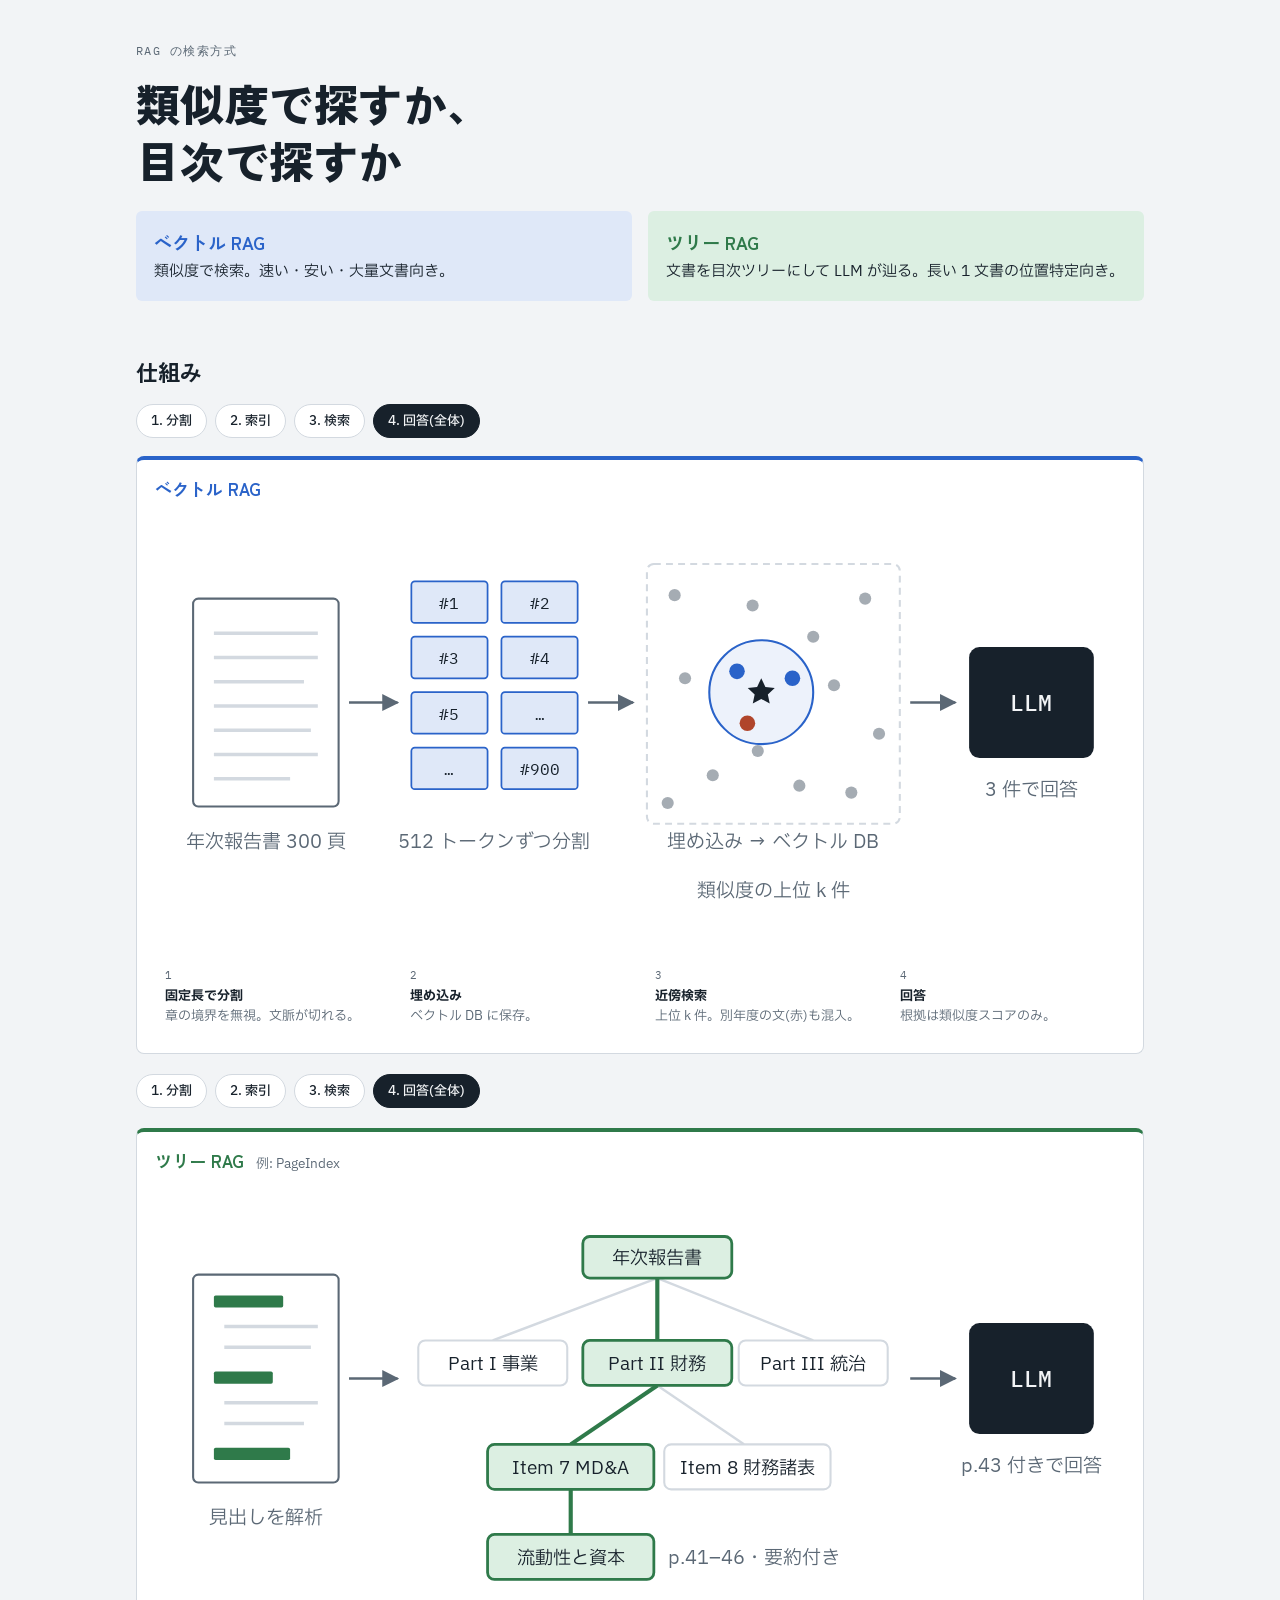
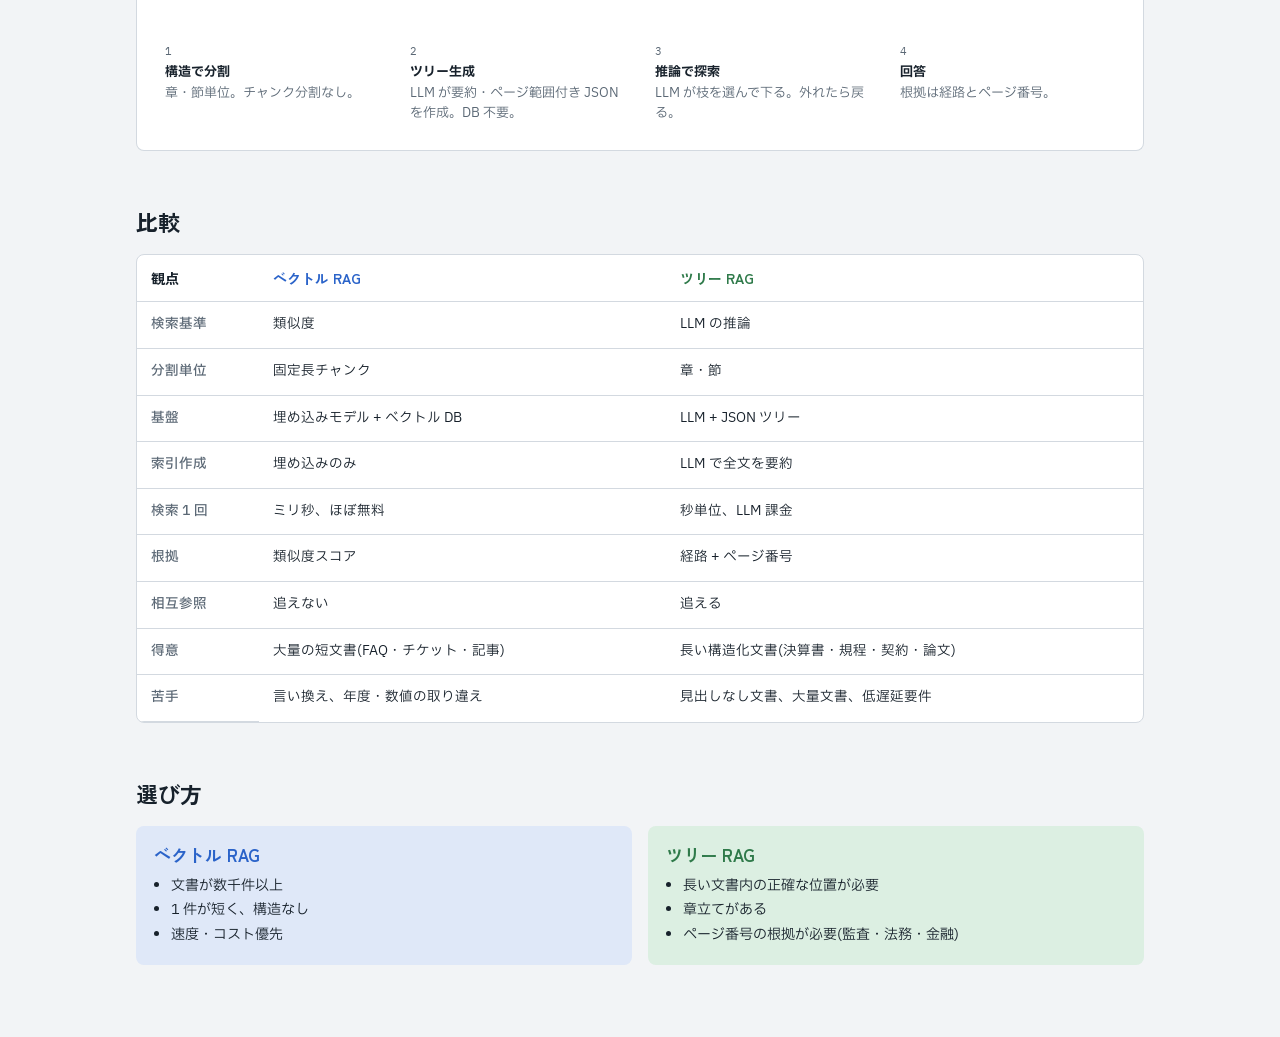
==== vector-rag-vs-tree-rag.html @ 4d94b947 "Rename PageIndex comparison to vector RAG vs tree RAG Co-Authored-By: Claude Opus 5.5 <noreply@anthr" ====
<!doctype html>
<html lang="ja">
<head>
<meta charset="utf-8">
<meta name="viewport" content="width=device-width, initial-scale=1, viewport-fit=cover">
<title>ベクトル RAG とツリー RAG</title>
<link rel="preconnect" href="https://fonts.googleapis.com">
<link rel="stylesheet" href="https://fonts.googleapis.com/css2?family=IBM+Plex+Mono:wght@400;500&family=IBM+Plex+Sans+JP:wght@400;500;700&family=Zen+Kaku+Gothic+Antique:wght@700;900&display=swap">
<style>
/* Layout: one reading column; two retrieval methods always shown side by side, color-coded (vec = blue, tree = green) */
:root {
  --bg: #f2f4f6;
  --surface: #ffffff;
  --ink: #17212b;
  --muted: #5b6875;
  --line: #d3d9e0;
  --vec: #2a63c9;
  --vec-soft: #dfe8f8;
  --tree: #2f7a4a;
  --tree-soft: #dcefe2;
  --warn: #b0452b;
  --f-display: "Zen Kaku Gothic Antique", "Hiragino Sans", "Noto Sans JP", sans-serif;
  --f-body: "IBM Plex Sans JP", "Hiragino Sans", "Noto Sans JP", sans-serif;
  --f-mono: "IBM Plex Mono", ui-monospace, "SFMono-Regular", monospace;
}
@media (prefers-color-scheme: dark) {
  :root:not([data-theme="light"]) {
    --bg: #11161c; --surface: #19212a; --ink: #e4e9ef; --muted: #98a5b3; --line: #2e3a46;
    --vec: #7ea6f0; --vec-soft: #1e2d48; --tree: #74c391; --tree-soft: #1b3426; --warn: #ec8a6f;
    color-scheme: dark;
  }
}
:root[data-theme="dark"] {
  --bg: #11161c; --surface: #19212a; --ink: #e4e9ef; --muted: #98a5b3; --line: #2e3a46;
  --vec: #7ea6f0; --vec-soft: #1e2d48; --tree: #74c391; --tree-soft: #1b3426; --warn: #ec8a6f;
  color-scheme: dark;
}
body { background: var(--bg); color: var(--ink); font-family: var(--f-body); font-size: 15px; line-height: 1.75; }
.wrap { max-width: 1040px; margin: 0 auto; padding-block: 40px 72px;
  padding-left: max(16px, env(safe-area-inset-left, 0px)); padding-right: max(16px, env(safe-area-inset-right, 0px));
  display: grid; gap: 56px; }
h1, h2, h3 { font-family: var(--f-display); text-wrap: balance; line-height: 1.3; margin: 0; }
h1 { font-size: clamp(28px, 5vw, 44px); font-weight: 900; letter-spacing: .01em; }
h2 { font-size: 22px; font-weight: 700; }
h3 { font-size: 17px; font-weight: 700; }
p { margin: 0; }
.eyebrow { font-family: var(--f-mono); font-size: 12px; letter-spacing: .12em; text-transform: uppercase; color: var(--muted); }
.vec-t { color: var(--vec); } .tree-t { color: var(--tree); }
header { display: grid; gap: 14px; }
.lede { max-width: 62ch; color: var(--muted); }
.thesis { display: grid; grid-template-columns: 1fr 1fr; gap: 16px; margin-top: 8px; }
.thesis div { padding: 16px 18px; border-radius: 6px; min-width: 0; }
.thesis .v { background: var(--vec-soft); } .thesis .t { background: var(--tree-soft); }
.thesis b { font-family: var(--f-display); font-size: 18px; display: block; }
section { display: grid; gap: 18px; }
.sec-head { display: grid; gap: 6px; }

/* stepper */
.stepper { display: flex; flex-wrap: wrap; gap: 8px; }
.stepper button { font: 500 13px var(--f-body); color: var(--ink); background: var(--surface); border: 1px solid var(--line);
  border-radius: 999px; padding: 6px 14px; cursor: pointer; }
.stepper button[aria-pressed="true"] { background: var(--ink); color: var(--bg); border-color: var(--ink); }
.stepper button:focus-visible { outline: 2px solid var(--vec); outline-offset: 2px; }
.lanes { display: grid; gap: 20px; }
.lane { background: var(--surface); border: 1px solid var(--line); border-radius: 8px; padding: 18px; display: grid; gap: 12px; min-width: 0; }
.lane.v { border-top: 4px solid var(--vec); } .lane.t { border-top: 4px solid var(--tree); }
.lane-head { display: flex; flex-wrap: wrap; align-items: baseline; gap: 4px 12px; }
.lane-head span { color: var(--muted); font-size: 13px; }
.svgbox { overflow-x: auto; }
.svgbox svg { display: block; width: 100%; min-width: 520px; height: auto; }
.steps { list-style: none; margin: 0; padding: 0; display: grid; grid-template-columns: repeat(4, 1fr); gap: 10px; }
.steps li { font-size: 13px; line-height: 1.6; color: var(--muted); padding: 8px 10px; border-radius: 4px; transition: background .2s, color .2s; min-width: 0; }
.steps li b { display: block; color: var(--ink); font-size: 13px; }
.steps li .n { font-family: var(--f-mono); font-size: 11px; }
.lane.v .steps li.now { background: var(--vec-soft); color: var(--ink); }
.lane.t .steps li.now { background: var(--tree-soft); color: var(--ink); }

/* svg styling */
svg text { font-family: var(--f-body); fill: var(--ink); }
svg .lbl { font-size: 11px; fill: var(--muted); }
svg .mono { font-family: var(--f-mono); font-size: 9px; }
svg .paper { fill: var(--surface); stroke: var(--muted); stroke-width: 1.2; }
svg .rule { stroke: var(--line); stroke-width: 2; }
svg .arrow { stroke: var(--muted); stroke-width: 1.4; fill: none; }
svg .ahead { fill: var(--muted); }
svg .chunk { fill: var(--vec-soft); stroke: var(--vec); stroke-width: 1; }
svg .space { fill: none; stroke: var(--line); stroke-width: 1.2; stroke-dasharray: 4 3; }
svg .dot { fill: var(--muted); opacity: .55; }
svg .hit { fill: var(--vec); opacity: 1; }
svg .miss { fill: var(--warn); }
svg .q { fill: var(--ink); }
svg .knn { fill: var(--vec-soft); fill-opacity: .55; stroke: var(--vec); stroke-width: 1.2; }
svg .node { fill: var(--surface); stroke: var(--line); stroke-width: 1.2; }
svg .node-on { fill: var(--tree-soft); stroke: var(--tree); stroke-width: 1.6; }
svg .edge { stroke: var(--line); stroke-width: 1.4; fill: none; }
svg .edge-on { stroke: var(--tree); stroke-width: 2.4; fill: none; }
svg .llm { fill: var(--ink); }
svg .llm-t { fill: var(--bg); font-family: var(--f-mono); font-size: 13px; font-weight: 500; }
svg .vec-c { fill: var(--vec); } svg .tree-c { fill: var(--tree); } svg .warn-c { fill: var(--warn); }
svg [data-s] { transition: opacity .25s; }
svg .future { opacity: .12; }
@media (prefers-reduced-motion: reduce) { svg [data-s], .steps li { transition: none; } }

/* example */
.query { font-family: var(--f-display); font-size: 18px; padding: 14px 18px; background: var(--surface); border: 1px solid var(--line); border-radius: 6px; }
.query small { display: block; font-family: var(--f-body); font-size: 12px; color: var(--muted); font-weight: 400; }
.pair { display: grid; grid-template-columns: 1fr 1fr; gap: 16px; }
.trace { display: grid; gap: 10px; min-width: 0; }
.trace h3 { font-size: 15px; }
.trace ol { margin: 0; padding: 0; list-style: none; display: grid; gap: 8px; }
.trace li { background: var(--surface); border: 1px solid var(--line); border-radius: 4px; padding: 10px 12px; font-size: 13.5px; line-height: 1.65; }
.trace li code { font-family: var(--f-mono); font-size: 12px; }
.score { font-family: var(--f-mono); font-size: 12px; font-variant-numeric: tabular-nums; color: var(--vec); }
.tag { display: inline-block; font-size: 11px; font-weight: 700; padding: 1px 8px; border-radius: 999px; margin-left: 6px; }
.tag.bad { color: var(--warn); border: 1px solid var(--warn); }
.tag.ok { color: var(--tree); border: 1px solid var(--tree); }
.path { font-family: var(--f-mono); font-size: 12px; color: var(--tree); }
.verdict { font-size: 13.5px; padding: 10px 12px; border-left: 3px solid var(--muted); color: var(--muted); }

/* table */
.tbl { overflow-x: auto; background: var(--surface); border: 1px solid var(--line); border-radius: 8px; }
table { border-collapse: collapse; width: 100%; min-width: 640px; font-size: 13.5px; }
th, td { text-align: left; vertical-align: top; padding: 11px 14px; border-bottom: 1px solid var(--line); }
tr:last-child td { border-bottom: none; }
thead th { font-family: var(--f-display); font-size: 14px; }
thead th:nth-child(2) { color: var(--vec); } thead th:nth-child(3) { color: var(--tree); }
tbody th { font-weight: 500; color: var(--muted); white-space: nowrap; width: 9em; }

/* choose */
.choose { display: grid; grid-template-columns: 1fr 1fr; gap: 16px; }
.choose > div { padding: 18px; border-radius: 8px; display: grid; gap: 8px; align-content: start; min-width: 0; }
.choose .v { background: var(--vec-soft); } .choose .t { background: var(--tree-soft); }
.choose ul { margin: 0; padding-left: 1.2em; font-size: 14px; }
.hybrid { background: var(--surface); border: 1px solid var(--line); border-radius: 8px; padding: 18px; display: grid; gap: 8px; }
.notes { font-size: 13px; color: var(--muted); display: grid; gap: 4px; }
.notes a { color: var(--vec); }
@media (max-width: 720px) {
  .thesis, .pair, .choose { grid-template-columns: 1fr; }
  .steps { grid-template-columns: 1fr 1fr; }
}
</style>
<style>
*,*::before,*::after{box-sizing:border-box}
:root{padding-top:env(safe-area-inset-top,0px);padding-bottom:env(safe-area-inset-bottom,0px)}
body{margin:0}
</style>
</head>
<body>
<div class="wrap">
<header>
  <p class="eyebrow">RAG の検索方式</p>
  <h1>類似度で探すか、<br>目次で探すか</h1>
  <div class="thesis">
    <div class="v"><b class="vec-t">ベクトル RAG</b>類似度で検索。速い・安い・大量文書向き。</div>
    <div class="t"><b class="tree-t">ツリー RAG</b>文書を目次ツリーにして LLM が辿る。長い 1 文書の位置特定向き。</div>
  </div>
</header>

<section aria-labelledby="flow-h">
  <div class="sec-head"><h2 id="flow-h">仕組み</h2></div>
  <div class="stepper" role="group" aria-label="表示する段階">
    <button type="button" id="st-1" data-step="1" aria-pressed="false">1. 分割</button>
    <button type="button" id="st-2" data-step="2" aria-pressed="false">2. 索引</button>
    <button type="button" id="st-3" data-step="3" aria-pressed="false">3. 検索</button>
    <button type="button" id="st-4" data-step="4" aria-pressed="true">4. 回答(全体)</button>
  </div>
  <div class="lanes">
    <div class="lane v">
      <div class="lane-head"><h3 class="vec-t">ベクトル RAG</h3></div>
      <div class="svgbox">
      <svg viewBox="0 0 560 250" role="img" aria-label="ベクトル RAG の流れ図">
        <defs><marker id="ah" viewBox="0 0 10 10" refX="9" refY="5" markerWidth="7" markerHeight="7" orient="auto"><path d="M0,0 L10,5 L0,10 z" class="ahead"/></marker></defs>
        <g data-s="1">
          <rect class="paper" x="22" y="50" width="84" height="120" rx="3"/>
          <line class="rule" x1="34" y1="70" x2="94" y2="70"/><line class="rule" x1="34" y1="84" x2="94" y2="84"/>
          <line class="rule" x1="34" y1="98" x2="86" y2="98"/><line class="rule" x1="34" y1="112" x2="94" y2="112"/>
          <line class="rule" x1="34" y1="126" x2="90" y2="126"/><line class="rule" x1="34" y1="140" x2="94" y2="140"/>
          <line class="rule" x1="34" y1="154" x2="78" y2="154"/>
          <text class="lbl" x="64" y="194" text-anchor="middle">年次報告書 300 頁</text>
          <line class="arrow" x1="112" y1="110" x2="140" y2="110" marker-end="url(#ah)"/>
          <rect class="chunk" x="148" y="40" width="44" height="24" rx="2"/><text class="mono" x="170" y="56" text-anchor="middle">#1</text>
          <rect class="chunk" x="200" y="40" width="44" height="24" rx="2"/><text class="mono" x="222" y="56" text-anchor="middle">#2</text>
          <rect class="chunk" x="148" y="72" width="44" height="24" rx="2"/><text class="mono" x="170" y="88" text-anchor="middle">#3</text>
          <rect class="chunk" x="200" y="72" width="44" height="24" rx="2"/><text class="mono" x="222" y="88" text-anchor="middle">#4</text>
          <rect class="chunk" x="148" y="104" width="44" height="24" rx="2"/><text class="mono" x="170" y="120" text-anchor="middle">#5</text>
          <rect class="chunk" x="200" y="104" width="44" height="24" rx="2"/><text class="mono" x="222" y="120" text-anchor="middle">…</text>
          <rect class="chunk" x="148" y="136" width="44" height="24" rx="2"/><text class="mono" x="170" y="152" text-anchor="middle">…</text>
          <rect class="chunk" x="200" y="136" width="44" height="24" rx="2"/><text class="mono" x="222" y="152" text-anchor="middle">#900</text>
          <text class="lbl" x="196" y="194" text-anchor="middle">512 トークンずつ分割</text>
        </g>
        <g data-s="2">
          <line class="arrow" x1="250" y1="110" x2="276" y2="110" marker-end="url(#ah)"/>
          <rect class="space" x="284" y="30" width="146" height="150" rx="4"/>
          <circle class="dot" cx="300" cy="48" r="3.5"/><circle class="dot" cx="322" cy="152" r="3.5"/>
          <circle class="dot" cx="410" cy="50" r="3.5"/><circle class="dot" cx="402" cy="162" r="3.5"/>
          <circle class="dot" cx="306" cy="96" r="3.5"/><circle class="dot" cx="380" cy="72" r="3.5"/>
          <circle class="dot" cx="418" cy="128" r="3.5"/><circle class="dot" cx="296" cy="168" r="3.5"/>
          <circle class="dot" cx="345" cy="54" r="3.5"/><circle class="dot" cx="392" cy="100" r="3.5"/>
          <circle class="dot" cx="348" cy="138" r="3.5"/><circle class="dot" cx="372" cy="158" r="3.5"/>
          <text class="lbl" x="357" y="194" text-anchor="middle">埋め込み → ベクトル DB</text>
        </g>
        <g data-s="3">
          <circle class="knn" cx="350" cy="104" r="30"/>
          <circle class="hit" cx="336" cy="92" r="4.5"/><circle class="hit" cx="368" cy="96" r="4.5"/><circle class="miss" cx="342" cy="122" r="4.5"/>
          <path class="q" d="M350,96 l2.4,5 5.4,.6 -4,3.7 1.1,5.3 -4.9,-2.7 -4.9,2.7 1.1,-5.3 -4,-3.7 5.4,-.6z"/>
          <text class="lbl" x="357" y="222" text-anchor="middle">類似度の上位 k 件</text>
        </g>
        <g data-s="4">
          <line class="arrow" x1="436" y1="110" x2="462" y2="110" marker-end="url(#ah)"/>
          <rect class="llm" x="470" y="78" width="72" height="64" rx="6"/>
          <text class="llm-t" x="506" y="115" text-anchor="middle">LLM</text>
          <text class="lbl" x="506" y="164" text-anchor="middle">3 件で回答</text>
        </g>
      </svg>
      </div>
      <ol class="steps">
        <li data-s="1"><span class="n">1</span><b>固定長で分割</b>章の境界を無視。文脈が切れる。</li>
        <li data-s="2"><span class="n">2</span><b>埋め込み</b>ベクトル DB に保存。</li>
        <li data-s="3"><span class="n">3</span><b>近傍検索</b>上位 k 件。別年度の文(赤)も混入。</li>
        <li data-s="4"><span class="n">4</span><b>回答</b>根拠は類似度スコアのみ。</li>
      </ol>
    </div>

    <div class="stepper" role="group" aria-label="表示する段階(ツリー RAG)">
      <button type="button" id="st2-1" data-step="1" aria-pressed="false">1. 分割</button>
      <button type="button" id="st2-2" data-step="2" aria-pressed="false">2. 索引</button>
      <button type="button" id="st2-3" data-step="3" aria-pressed="false">3. 検索</button>
      <button type="button" id="st2-4" data-step="4" aria-pressed="true">4. 回答(全体)</button>
    </div>
    <div class="lane t">
      <div class="lane-head"><h3 class="tree-t">ツリー RAG</h3><span>例: PageIndex</span></div>
      <div class="svgbox">
      <svg viewBox="0 0 560 250" role="img" aria-label="ツリー RAG の流れ図">
        <defs><marker id="ah2" viewBox="0 0 10 10" refX="9" refY="5" markerWidth="7" markerHeight="7" orient="auto"><path d="M0,0 L10,5 L0,10 z" class="ahead"/></marker></defs>
        <g data-s="1">
          <rect class="paper" x="22" y="50" width="84" height="120" rx="3"/>
          <rect x="34" y="62" width="40" height="7" rx="1" class="tree-c"/>
          <line class="rule" x1="40" y1="80" x2="94" y2="80"/><line class="rule" x1="40" y1="92" x2="90" y2="92"/>
          <rect x="34" y="106" width="34" height="7" rx="1" class="tree-c"/>
          <line class="rule" x1="40" y1="124" x2="94" y2="124"/><line class="rule" x1="40" y1="136" x2="86" y2="136"/>
          <rect x="34" y="150" width="44" height="7" rx="1" class="tree-c"/>
          <text class="lbl" x="64" y="194" text-anchor="middle">見出しを解析</text>
          <line class="arrow" x1="112" y1="110" x2="140" y2="110" marker-end="url(#ah2)"/>
        </g>
        <g data-s="2">
          <path class="edge" d="M290,52 L195,88"/><path class="edge" d="M290,52 L380,88"/>
          <path class="edge" d="M290,52 L290,88"/>
          <path class="edge" d="M290,114 L240,148"/><path class="edge" d="M290,114 L340,148"/>
          <path class="edge" d="M240,174 L240,200"/>
          <rect class="node" x="247" y="28" width="86" height="24" rx="4"/><text x="290" y="44" text-anchor="middle" font-size="10.5">年次報告書</text>
          <rect class="node" x="152" y="88" width="86" height="26" rx="4"/><text x="195" y="105" text-anchor="middle" font-size="10.5">Part I 事業</text>
          <rect class="node" x="247" y="88" width="86" height="26" rx="4"/><text x="290" y="105" text-anchor="middle" font-size="10.5">Part II 財務</text>
          <rect class="node" x="337" y="88" width="86" height="26" rx="4"/><text x="380" y="105" text-anchor="middle" font-size="10.5">Part III 統治</text>
          <rect class="node" x="192" y="148" width="96" height="26" rx="4"/><text x="240" y="165" text-anchor="middle" font-size="10.5">Item 7 MD&amp;A</text>
          <rect class="node" x="294" y="148" width="96" height="26" rx="4"/><text x="342" y="165" text-anchor="middle" font-size="10.5">Item 8 財務諸表</text>
          <rect class="node" x="192" y="200" width="96" height="26" rx="4"/><text x="240" y="217" text-anchor="middle" font-size="10.5">流動性と資本</text>
          <text class="lbl" x="296" y="217">p.41–46・要約付き</text>
        </g>
        <g data-s="3">
          <path class="edge-on" d="M290,52 L290,88"/><path class="edge-on" d="M290,114 L240,148"/><path class="edge-on" d="M240,174 L240,200"/>
          <rect class="node-on" x="247" y="28" width="86" height="24" rx="4"/><text x="290" y="44" text-anchor="middle" font-size="10.5">年次報告書</text>
          <rect class="node-on" x="247" y="88" width="86" height="26" rx="4"/><text x="290" y="105" text-anchor="middle" font-size="10.5">Part II 財務</text>
          <rect class="node-on" x="192" y="148" width="96" height="26" rx="4"/><text x="240" y="165" text-anchor="middle" font-size="10.5">Item 7 MD&amp;A</text>
          <rect class="node-on" x="192" y="200" width="96" height="26" rx="4"/><text x="240" y="217" text-anchor="middle" font-size="10.5">流動性と資本</text>
        </g>
        <g data-s="4">
          <line class="arrow" x1="436" y1="110" x2="462" y2="110" marker-end="url(#ah2)"/>
          <rect class="llm" x="470" y="78" width="72" height="64" rx="6"/>
          <text class="llm-t" x="506" y="115" text-anchor="middle">LLM</text>
          <text class="lbl" x="506" y="164" text-anchor="middle">p.43 付きで回答</text>
        </g>
      </svg>
      </div>
      <ol class="steps">
        <li data-s="1"><span class="n">1</span><b>構造で分割</b>章・節単位。チャンク分割なし。</li>
        <li data-s="2"><span class="n">2</span><b>ツリー生成</b>LLM が要約・ページ範囲付き JSON を作成。DB 不要。</li>
        <li data-s="3"><span class="n">3</span><b>推論で探索</b>LLM が枝を選んで下る。外れたら戻る。</li>
        <li data-s="4"><span class="n">4</span><b>回答</b>根拠は経路とページ番号。</li>
      </ol>
    </div>
  </div>
</section>

<section aria-labelledby="cmp-h">
  <div class="sec-head"><h2 id="cmp-h">比較</h2></div>
  <div class="tbl">
    <table>
      <thead><tr><th scope="col">観点</th><th scope="col">ベクトル RAG</th><th scope="col">ツリー RAG</th></tr></thead>
      <tbody>
        <tr><th scope="row">検索基準</th><td>類似度</td><td>LLM の推論</td></tr>
        <tr><th scope="row">分割単位</th><td>固定長チャンク</td><td>章・節</td></tr>
        <tr><th scope="row">基盤</th><td>埋め込みモデル + ベクトル DB</td><td>LLM + JSON ツリー</td></tr>
        <tr><th scope="row">索引作成</th><td>埋め込みのみ</td><td>LLM で全文を要約</td></tr>
        <tr><th scope="row">検索 1 回</th><td>ミリ秒、ほぼ無料</td><td>秒単位、LLM 課金</td></tr>
        <tr><th scope="row">根拠</th><td>類似度スコア</td><td>経路 + ページ番号</td></tr>
        <tr><th scope="row">相互参照</th><td>追えない</td><td>追える</td></tr>
        <tr><th scope="row">得意</th><td>大量の短文書(FAQ・チケット・記事)</td><td>長い構造化文書(決算書・規程・契約・論文)</td></tr>
        <tr><th scope="row">苦手</th><td>言い換え、年度・数値の取り違え</td><td>見出しなし文書、大量文書、低遅延要件</td></tr>
      </tbody>
    </table>
  </div>
</section>

<section aria-labelledby="ch-h">
  <div class="sec-head"><h2 id="ch-h">選び方</h2></div>
  <div class="choose">
    <div class="v">
      <h3 class="vec-t">ベクトル RAG</h3>
      <ul>
        <li>文書が数千件以上</li>
        <li>1 件が短く、構造なし</li>
        <li>速度・コスト優先</li>
      </ul>
    </div>
    <div class="t">
      <h3 class="tree-t">ツリー RAG</h3>
      <ul>
        <li>長い文書内の正確な位置が必要</li>
        <li>章立てがある</li>
        <li>ページ番号の根拠が必要(監査・法務・金融)</li>
      </ul>
    </div>
  </div>
</section>
</div>

<script>
(function () {
  var buttons = document.querySelectorAll('.stepper button');
  function show(cur) {
    document.querySelectorAll('[data-s]').forEach(function (el) {
      var s = Number(el.getAttribute('data-s'));
      if (el.tagName === 'LI') {
        el.classList.toggle('now', cur < 4 ? s === cur : false);
      } else {
        el.classList.toggle('future', s > cur);
      }
    });
    buttons.forEach(function (b) { b.setAttribute('aria-pressed', String(Number(b.dataset.step) === cur)); });
  }
  buttons.forEach(function (b) { b.addEventListener('click', function () { show(Number(b.dataset.step)); }); });
  show(4);
})();
</script>
</body>
</html>
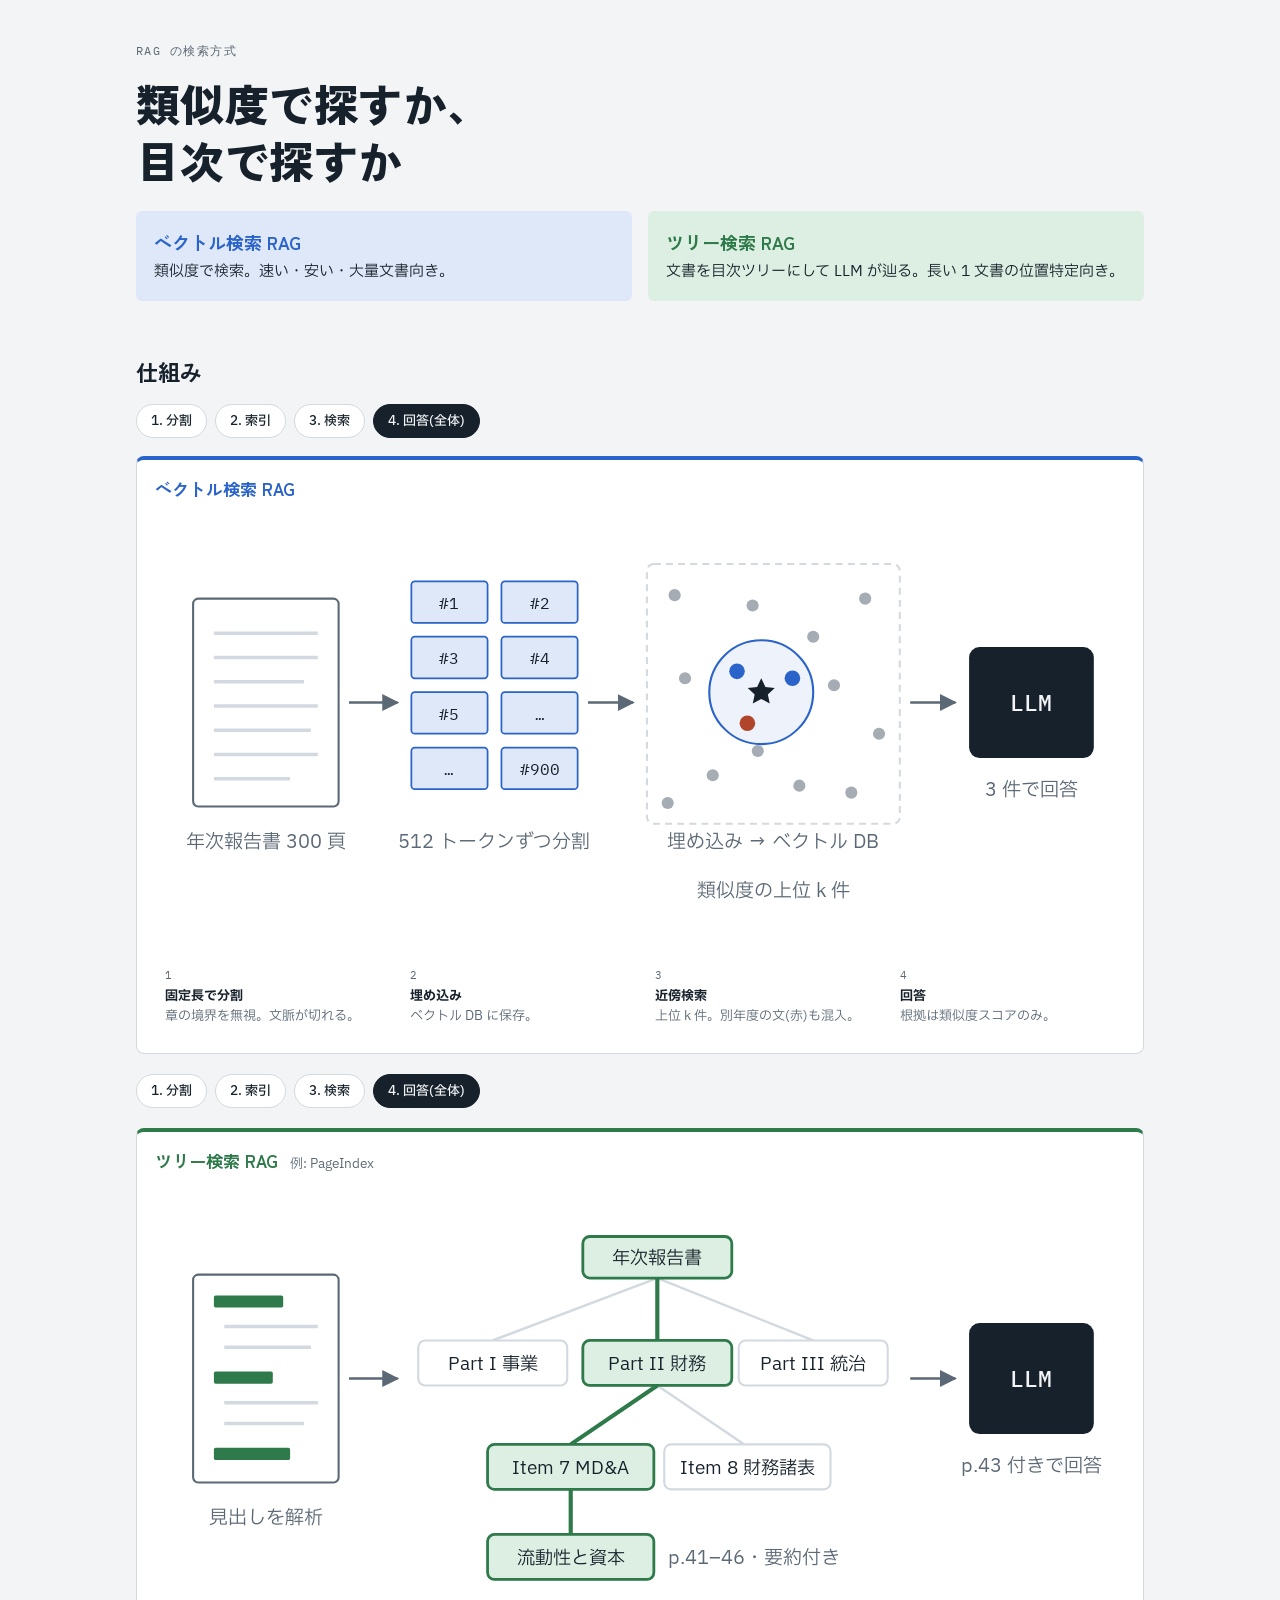
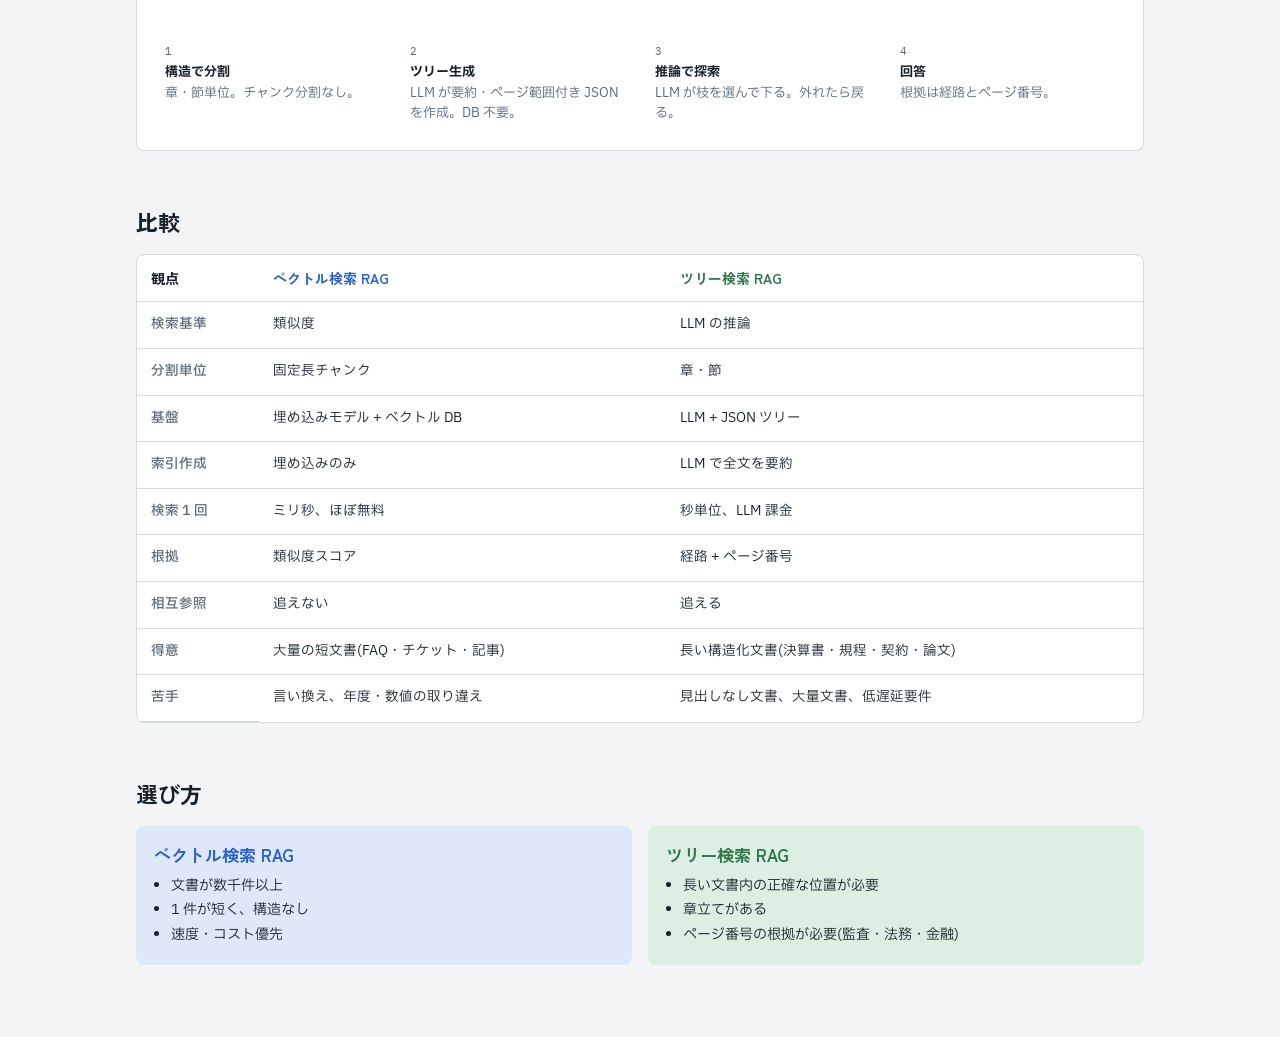
==== commit 40de1192: "Use 'vector search RAG' / 'tree search RAG' wording Co-Authored-By: Claude Opus 5.5 <noreply@anthrop" ====
--- a/vector-rag-vs-tree-rag.html
+++ b/vector-rag-vs-tree-rag.html
@@ -3,7 +3,7 @@
 <head>
 <meta charset="utf-8">
 <meta name="viewport" content="width=device-width, initial-scale=1, viewport-fit=cover">
-<title>ベクトル RAG とツリー RAG</title>
+<title>ベクトル検索 RAG とツリー検索 RAG</title>
 <link rel="preconnect" href="https://fonts.googleapis.com">
 <link rel="stylesheet" href="https://fonts.googleapis.com/css2?family=IBM+Plex+Mono:wght@400;500&family=IBM+Plex+Sans+JP:wght@400;500;700&family=Zen+Kaku+Gothic+Antique:wght@700;900&display=swap">
 <style>
@@ -151,8 +151,8 @@
   <p class="eyebrow">RAG の検索方式</p>
   <h1>類似度で探すか、<br>目次で探すか</h1>
   <div class="thesis">
-    <div class="v"><b class="vec-t">ベクトル RAG</b>類似度で検索。速い・安い・大量文書向き。</div>
-    <div class="t"><b class="tree-t">ツリー RAG</b>文書を目次ツリーにして LLM が辿る。長い 1 文書の位置特定向き。</div>
+    <div class="v"><b class="vec-t">ベクトル検索 RAG</b>類似度で検索。速い・安い・大量文書向き。</div>
+    <div class="t"><b class="tree-t">ツリー検索 RAG</b>文書を目次ツリーにして LLM が辿る。長い 1 文書の位置特定向き。</div>
   </div>
 </header>
 
@@ -166,9 +166,9 @@
   </div>
   <div class="lanes">
     <div class="lane v">
-      <div class="lane-head"><h3 class="vec-t">ベクトル RAG</h3></div>
+      <div class="lane-head"><h3 class="vec-t">ベクトル検索 RAG</h3></div>
       <div class="svgbox">
-      <svg viewBox="0 0 560 250" role="img" aria-label="ベクトル RAG の流れ図">
+      <svg viewBox="0 0 560 250" role="img" aria-label="ベクトル検索 RAG の流れ図">
         <defs><marker id="ah" viewBox="0 0 10 10" refX="9" refY="5" markerWidth="7" markerHeight="7" orient="auto"><path d="M0,0 L10,5 L0,10 z" class="ahead"/></marker></defs>
         <g data-s="1">
           <rect class="paper" x="22" y="50" width="84" height="120" rx="3"/>
@@ -221,16 +221,16 @@
       </ol>
     </div>
 
-    <div class="stepper" role="group" aria-label="表示する段階(ツリー RAG)">
+    <div class="stepper" role="group" aria-label="表示する段階(ツリー検索 RAG)">
       <button type="button" id="st2-1" data-step="1" aria-pressed="false">1. 分割</button>
       <button type="button" id="st2-2" data-step="2" aria-pressed="false">2. 索引</button>
       <button type="button" id="st2-3" data-step="3" aria-pressed="false">3. 検索</button>
       <button type="button" id="st2-4" data-step="4" aria-pressed="true">4. 回答(全体)</button>
     </div>
     <div class="lane t">
-      <div class="lane-head"><h3 class="tree-t">ツリー RAG</h3><span>例: PageIndex</span></div>
+      <div class="lane-head"><h3 class="tree-t">ツリー検索 RAG</h3><span>例: PageIndex</span></div>
       <div class="svgbox">
-      <svg viewBox="0 0 560 250" role="img" aria-label="ツリー RAG の流れ図">
+      <svg viewBox="0 0 560 250" role="img" aria-label="ツリー検索 RAG の流れ図">
         <defs><marker id="ah2" viewBox="0 0 10 10" refX="9" refY="5" markerWidth="7" markerHeight="7" orient="auto"><path d="M0,0 L10,5 L0,10 z" class="ahead"/></marker></defs>
         <g data-s="1">
           <rect class="paper" x="22" y="50" width="84" height="120" rx="3"/>
@@ -285,7 +285,7 @@
   <div class="sec-head"><h2 id="cmp-h">比較</h2></div>
   <div class="tbl">
     <table>
-      <thead><tr><th scope="col">観点</th><th scope="col">ベクトル RAG</th><th scope="col">ツリー RAG</th></tr></thead>
+      <thead><tr><th scope="col">観点</th><th scope="col">ベクトル検索 RAG</th><th scope="col">ツリー検索 RAG</th></tr></thead>
       <tbody>
         <tr><th scope="row">検索基準</th><td>類似度</td><td>LLM の推論</td></tr>
         <tr><th scope="row">分割単位</th><td>固定長チャンク</td><td>章・節</td></tr>
@@ -305,7 +305,7 @@
   <div class="sec-head"><h2 id="ch-h">選び方</h2></div>
   <div class="choose">
     <div class="v">
-      <h3 class="vec-t">ベクトル RAG</h3>
+      <h3 class="vec-t">ベクトル検索 RAG</h3>
       <ul>
         <li>文書が数千件以上</li>
         <li>1 件が短く、構造なし</li>
@@ -313,7 +313,7 @@
       </ul>
     </div>
     <div class="t">
-      <h3 class="tree-t">ツリー RAG</h3>
+      <h3 class="tree-t">ツリー検索 RAG</h3>
       <ul>
         <li>長い文書内の正確な位置が必要</li>
         <li>章立てがある</li>
